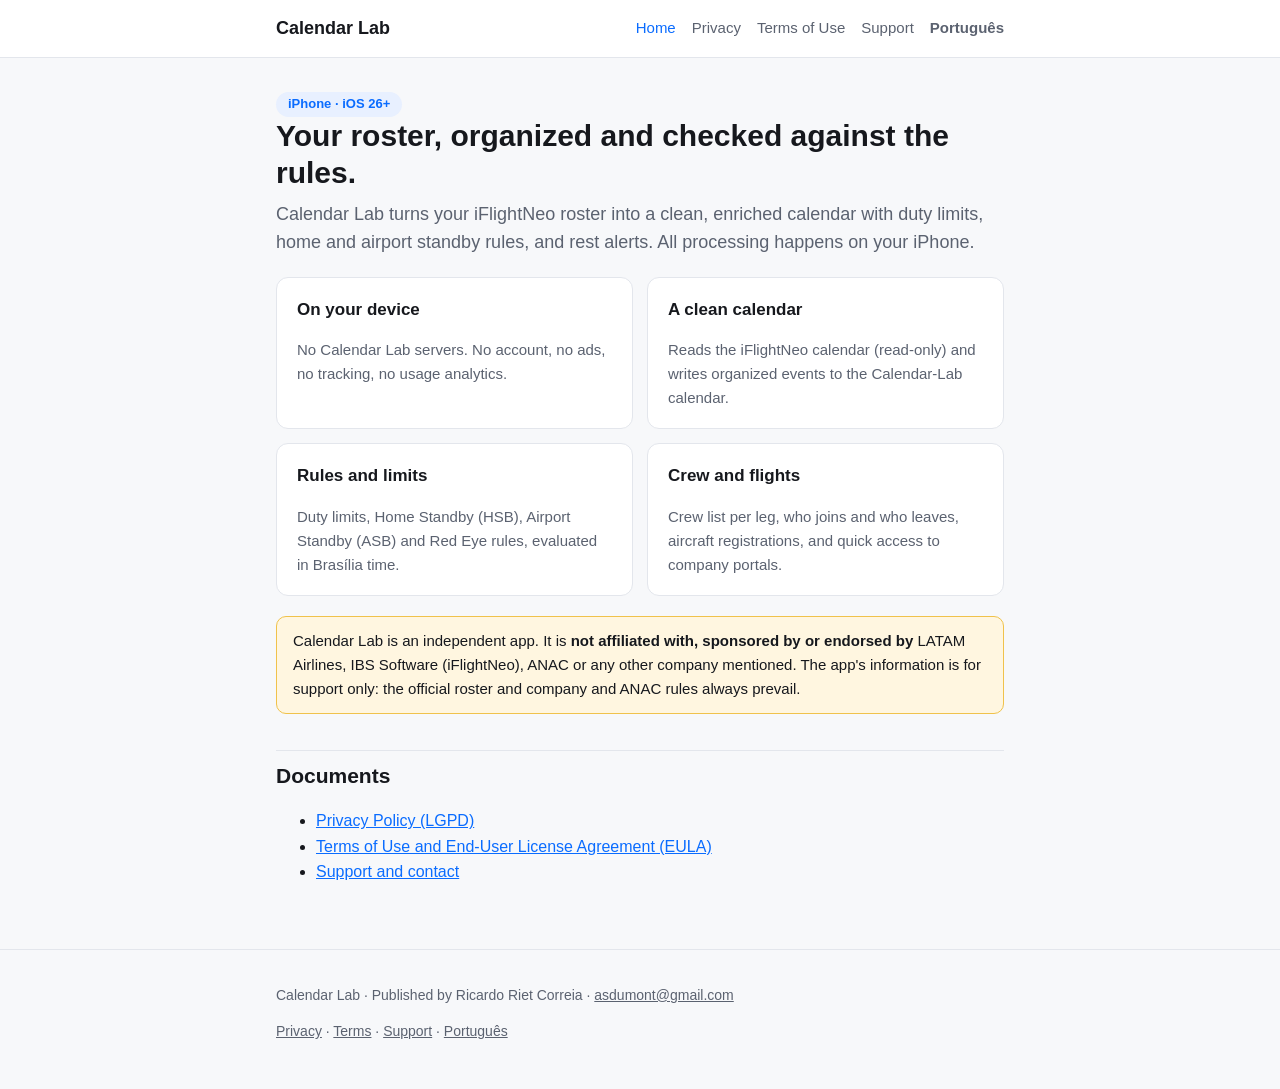
==== en/index.html @ 82b66d8c "feat: public site with LGPD privacy policy, terms/EULA and support (pt-BR + en) Co-Authored-By: Clau" ====
<!doctype html>
<html lang="en">
<head>
  <meta charset="utf-8">
  <meta name="viewport" content="width=device-width, initial-scale=1">
  <title>Calendar Lab</title>
  <meta name="description" content="Calendar Lab: a schedule companion for LATAM Airlines Brasil Captains. Processed entirely on your device.">
  <link rel="alternate" hreflang="pt-BR" href="../">
  <link rel="stylesheet" href="../assets/style.css">
</head>
<body>
  <header class="site">
    <div class="wrap">
      <a class="brand" href="./">Calendar Lab</a>
      <nav class="site">
        <a href="./" aria-current="page">Home</a>
        <a href="privacy.html">Privacy</a>
        <a href="terms.html">Terms of Use</a>
        <a href="support.html">Support</a>
        <a class="lang" href="../" hreflang="pt-BR" lang="pt-BR">Português</a>
      </nav>
    </div>
  </header>

  <main class="wrap">
    <span class="pill">iPhone · iOS 26+</span>
    <h1>Your roster, organized and checked against the rules.</h1>
    <p class="lead">Calendar Lab turns your iFlightNeo roster into a clean, enriched calendar with duty limits, home and airport standby rules, and rest alerts. All processing happens on your iPhone.</p>

    <div class="grid">
      <div class="card">
        <h3>On your device</h3>
        <p>No Calendar Lab servers. No account, no ads, no tracking, no usage analytics.</p>
      </div>
      <div class="card">
        <h3>A clean calendar</h3>
        <p>Reads the iFlightNeo calendar (read-only) and writes organized events to the Calendar-Lab calendar.</p>
      </div>
      <div class="card">
        <h3>Rules and limits</h3>
        <p>Duty limits, Home Standby (HSB), Airport Standby (ASB) and Red Eye rules, evaluated in Brasília time.</p>
      </div>
      <div class="card">
        <h3>Crew and flights</h3>
        <p>Crew list per leg, who joins and who leaves, aircraft registrations, and quick access to company portals.</p>
      </div>
    </div>

    <p class="notice">Calendar Lab is an independent app. It is <strong>not affiliated with, sponsored by or endorsed by</strong> LATAM Airlines, IBS Software (iFlightNeo), ANAC or any other company mentioned. The app's information is for support only: the official roster and company and ANAC rules always prevail.</p>

    <h2>Documents</h2>
    <ul>
      <li><a href="privacy.html">Privacy Policy (LGPD)</a></li>
      <li><a href="terms.html">Terms of Use and End-User License Agreement (EULA)</a></li>
      <li><a href="support.html">Support and contact</a></li>
    </ul>
  </main>

  <footer class="site">
    <div class="wrap">
      <p>Calendar Lab · Published by Ricardo Riet Correia · <a href="mailto:asdumont@gmail.com">asdumont@gmail.com</a></p>
      <p><a href="privacy.html">Privacy</a> · <a href="terms.html">Terms</a> · <a href="support.html">Support</a> · <a href="../" hreflang="pt-BR">Português</a></p>
    </div>
  </footer>
</body>
</html>
---- assets/style.css ----
/* Calendar Lab public site — shared styles for every page (PT and EN). */

:root {
  --bg: #f7f8fa;
  --surface: #ffffff;
  --text: #16181d;
  --muted: #5b6270;
  --border: #e3e6ec;
  --accent: #0a6cff;
  --accent-soft: #e8f0ff;
  --warn-bg: #fff6e0;
  --warn-border: #f0c24b;
}

@media (prefers-color-scheme: dark) {
  :root {
    --bg: #0f1115;
    --surface: #171a20;
    --text: #e8eaee;
    --muted: #9aa1ad;
    --border: #2a2f38;
    --accent: #5b9dff;
    --accent-soft: #1b2638;
    --warn-bg: #2d2615;
    --warn-border: #8a6d1f;
  }
}

* { box-sizing: border-box; }

body {
  margin: 0;
  background: var(--bg);
  color: var(--text);
  font: 16px/1.6 -apple-system, BlinkMacSystemFont, "SF Pro Text", "Segoe UI", Roboto, Helvetica, Arial, sans-serif;
  -webkit-text-size-adjust: 100%;
}

a { color: var(--accent); }

header.site {
  background: var(--surface);
  border-bottom: 1px solid var(--border);
}

header.site .wrap {
  display: flex;
  flex-wrap: wrap;
  align-items: center;
  justify-content: space-between;
  gap: 8px 20px;
  padding-top: 14px;
  padding-bottom: 14px;
}

.brand {
  font-weight: 700;
  font-size: 18px;
  color: var(--text);
  text-decoration: none;
}

nav.site { display: flex; flex-wrap: wrap; gap: 4px 16px; font-size: 15px; }
nav.site a { color: var(--muted); text-decoration: none; }
nav.site a:hover, nav.site a[aria-current="page"] { color: var(--accent); }
nav.site .lang { font-weight: 600; }

.wrap { max-width: 760px; margin: 0 auto; padding-left: 16px; padding-right: 16px; }

main { padding-top: 32px; padding-bottom: 48px; }

h1 { font-size: 30px; line-height: 1.25; margin: 0 0 8px; }
h2 { font-size: 21px; margin: 36px 0 8px; padding-top: 8px; border-top: 1px solid var(--border); }
h3 { font-size: 17px; margin: 22px 0 6px; }

.lead { font-size: 18px; color: var(--muted); margin-top: 0; }
.meta { color: var(--muted); font-size: 14px; }

.card {
  background: var(--surface);
  border: 1px solid var(--border);
  border-radius: 12px;
  padding: 18px 20px;
  margin: 16px 0;
}

.grid { display: grid; grid-template-columns: repeat(auto-fit, minmax(min(100%, 300px), 1fr)); gap: 14px; margin: 20px 0; }
.grid .card { margin: 0; }
.grid .card h3 { margin-top: 0; }
.grid .card p { margin-bottom: 0; color: var(--muted); font-size: 15px; }

.notice {
  background: var(--warn-bg);
  border: 1px solid var(--warn-border);
  border-radius: 10px;
  padding: 12px 16px;
  font-size: 15px;
}

.pill {
  display: inline-block;
  background: var(--accent-soft);
  color: var(--accent);
  border-radius: 999px;
  padding: 2px 12px;
  font-size: 13px;
  font-weight: 600;
}

table { width: 100%; border-collapse: collapse; font-size: 15px; margin: 12px 0; }
th, td { text-align: left; vertical-align: top; padding: 8px 10px; border-bottom: 1px solid var(--border); }
th { color: var(--muted); font-weight: 600; }
.table-scroll { overflow-x: auto; }

footer.site {
  border-top: 1px solid var(--border);
  color: var(--muted);
  font-size: 14px;
  padding-top: 20px;
  padding-bottom: 32px;
}
footer.site a { color: var(--muted); }
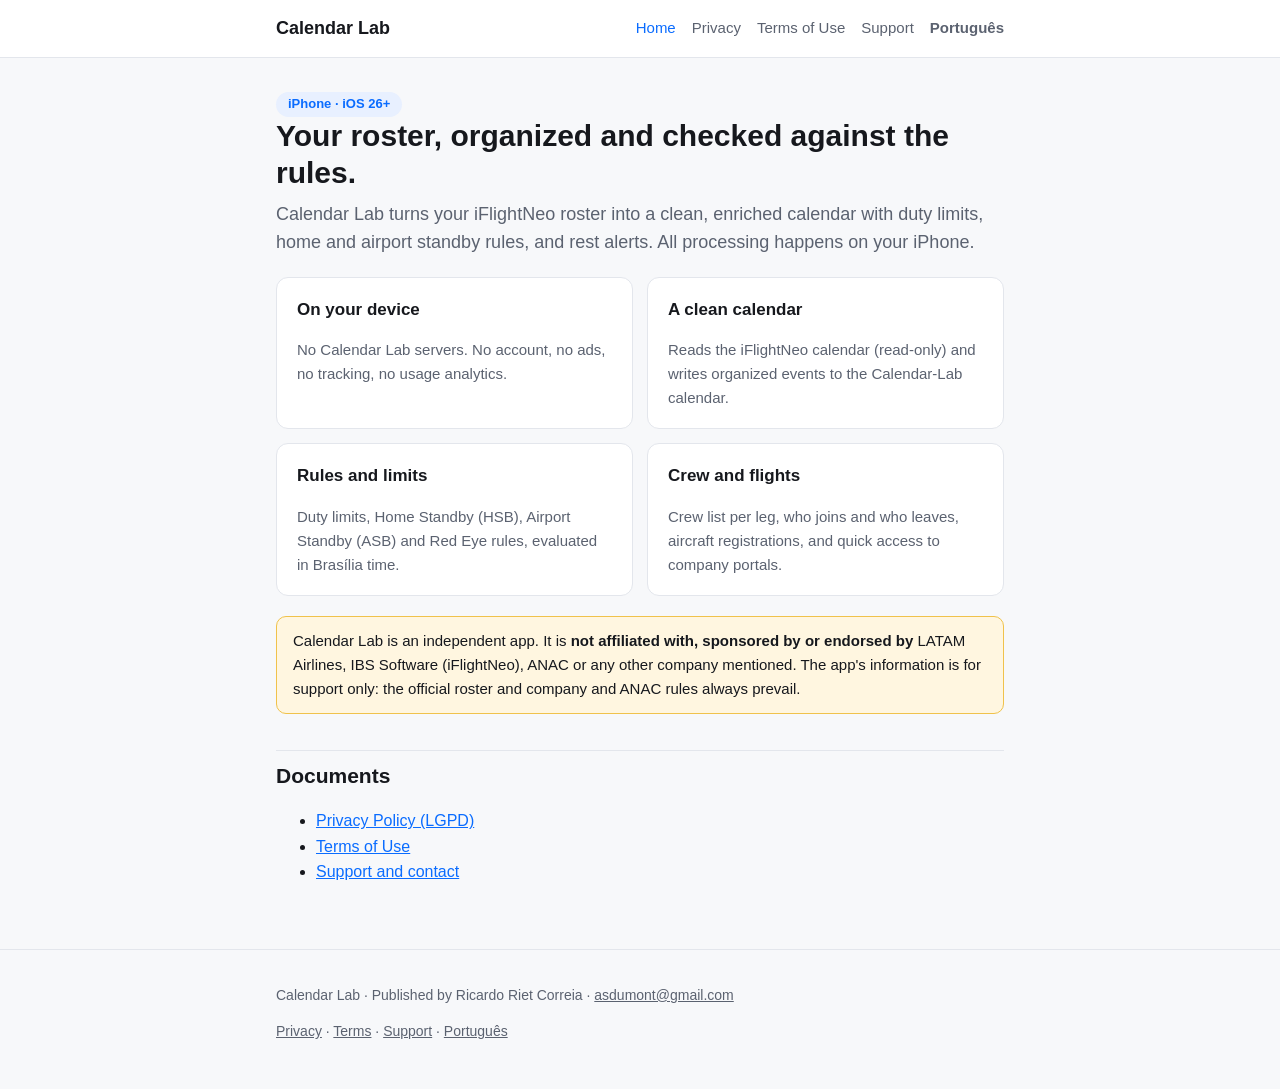
==== commit 50ba117e: "feat: Terms of Use supplementing Apple's Standard EULA; email-only contact Co-Authored-By: Claude Op" ====
--- a/en/index.html
+++ b/en/index.html
@@ -51,7 +51,7 @@
     <h2>Documents</h2>
     <ul>
       <li><a href="privacy.html">Privacy Policy (LGPD)</a></li>
-      <li><a href="terms.html">Terms of Use and End-User License Agreement (EULA)</a></li>
+      <li><a href="terms.html">Terms of Use</a></li>
       <li><a href="support.html">Support and contact</a></li>
     </ul>
   </main>
